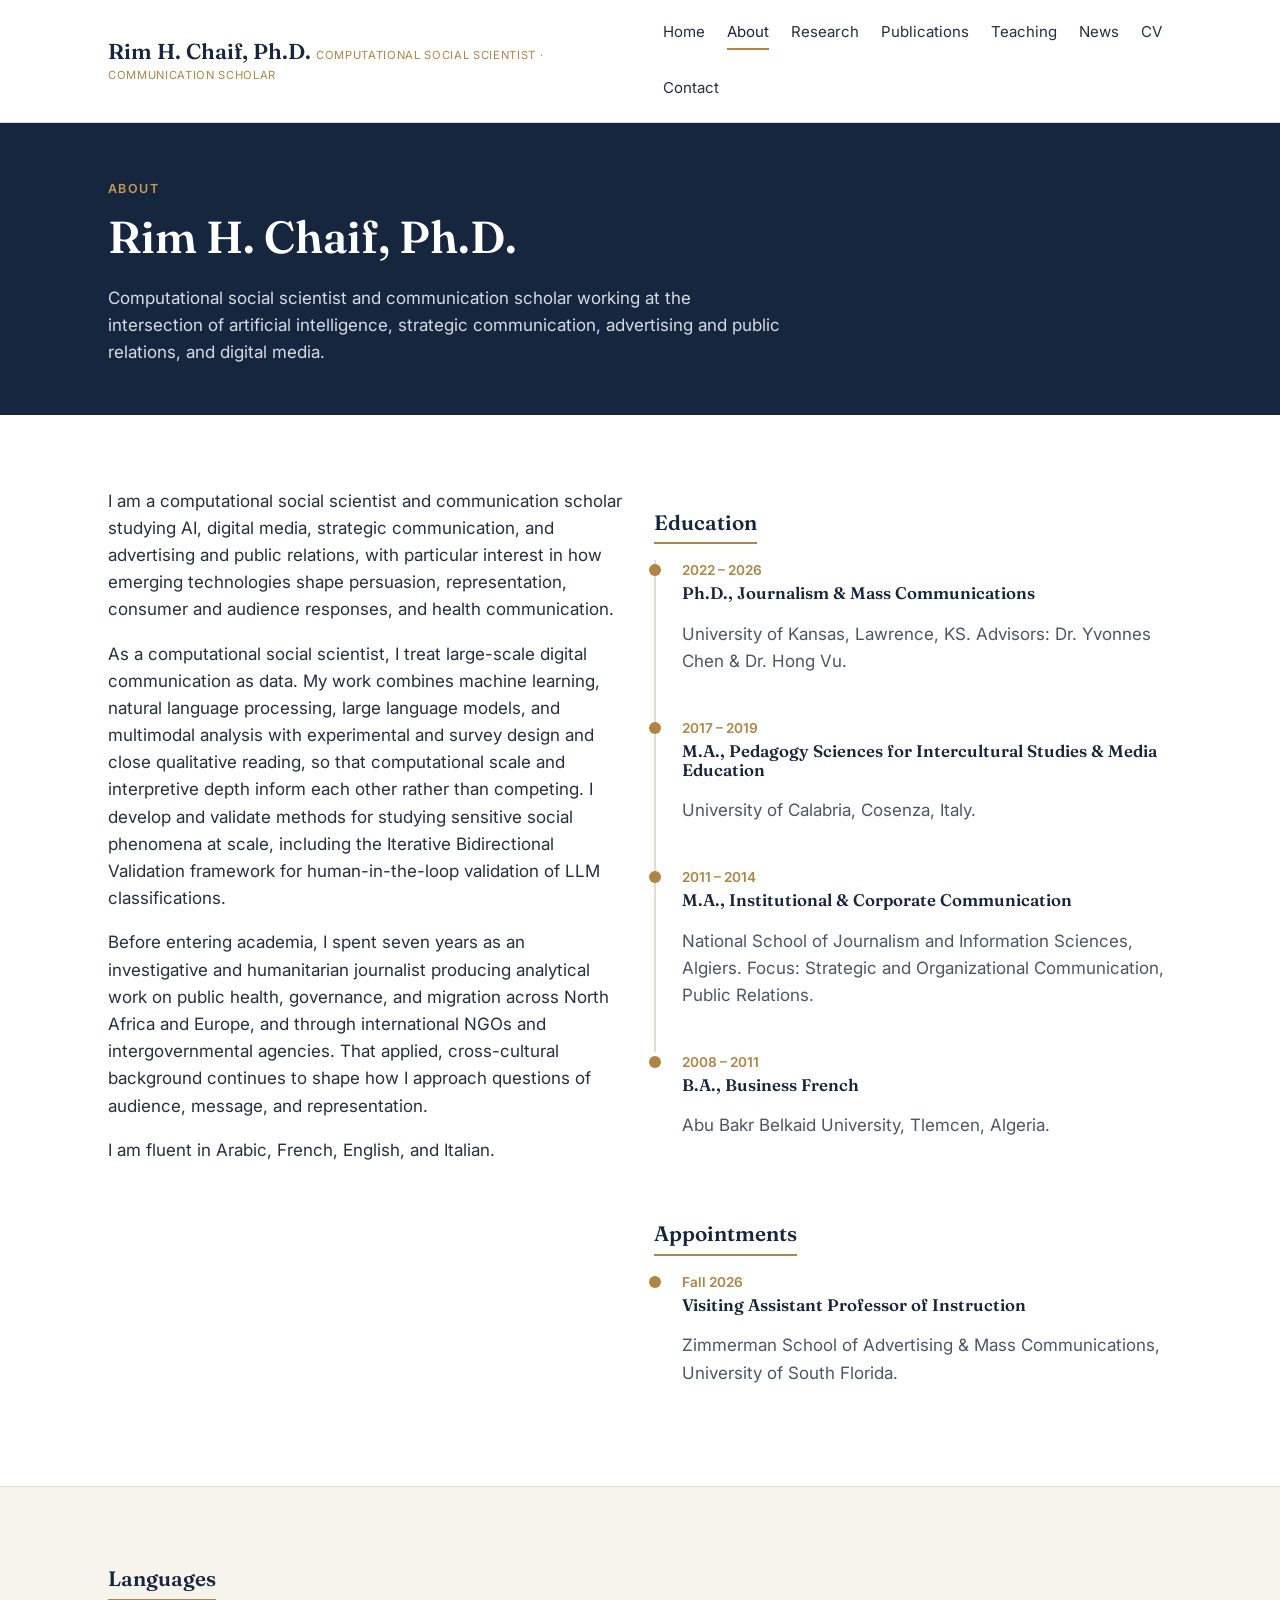
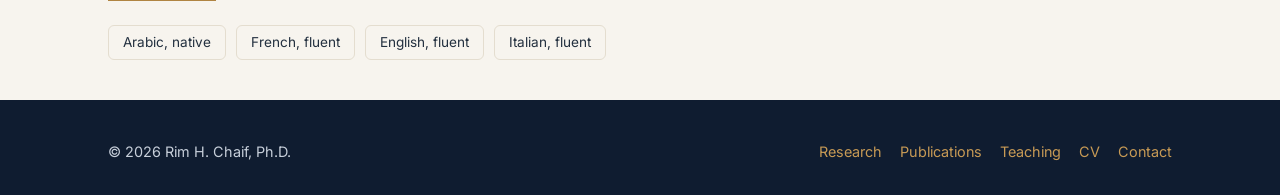
==== about.html @ 7fc6bc87 "Add files via upload" ====
<!DOCTYPE html>
<html lang="en">
<head>
<meta charset="UTF-8">
<meta name="viewport" content="width=device-width, initial-scale=1.0">
<title>About · Rim H. Chaif, Ph.D.</title>
<link rel="preconnect" href="https://fonts.googleapis.com">
<link rel="preconnect" href="https://fonts.gstatic.com" crossorigin>
<link href="https://fonts.googleapis.com/css2?family=Fraunces:ital,opsz,wght@0,9..144,400;0,9..144,600;1,9..144,400&family=Inter:wght@400;500;600&display=swap" rel="stylesheet">
<link rel="stylesheet" href="style.css">
</head>
<body>
<header class="site-header">
  <div class="nav-inner">
    <div class="brand">
      <a href="index.html">
        <span class="name">Rim H. Chaif, Ph.D.</span>
        <span class="tag">Computational Social Scientist · Communication Scholar</span>
      </a>
    </div>
    <button class="nav-toggle" aria-label="Toggle navigation" onclick="document.getElementById('nav').classList.toggle('open')">☰</button>
    <nav class="nav-links" id="nav">
      <a href="index.html" >Home</a>
      <a href="about.html" class="active">About</a>
      <a href="research.html" >Research</a>
      <a href="publications.html" >Publications</a>
      <a href="teaching.html" >Teaching</a>
      <a href="news.html" >News</a>
      <a href="cv.html" >CV</a>
      <a href="contact.html" >Contact</a>
    </nav>
  </div>
</header>

<section class="page-head">
  <div class="wrap">
    <div class="eyebrow">About</div>
    <h1>Rim H. Chaif, Ph.D.</h1>
    <p>Computational social scientist and communication scholar working at the intersection of artificial intelligence, strategic communication, advertising and public relations, and digital media.</p>
  </div>
</section>

<section>
  <div class="wrap two-col">
    <div>
      <p>I am a computational social scientist and communication scholar studying AI, digital media, strategic communication, and advertising and public relations, with particular interest in how emerging technologies shape persuasion, representation, consumer and audience responses, and health communication.</p>
      <p>As a computational social scientist, I treat large-scale digital communication as data. My work combines machine learning, natural language processing, large language models, and multimodal analysis with experimental and survey design and close qualitative reading, so that computational scale and interpretive depth inform each other rather than competing. I develop and validate methods for studying sensitive social phenomena at scale, including the Iterative Bidirectional Validation framework for human-in-the-loop validation of LLM classifications.</p>
      <p>Before entering academia, I spent seven years as an investigative and humanitarian journalist producing analytical work on public health, governance, and migration across North Africa and Europe, and through international NGOs and intergovernmental agencies. That applied, cross-cultural background continues to shape how I approach questions of audience, message, and representation.</p>
      <p>I am fluent in Arabic, French, English, and Italian.</p>
    </div>
    <div>
      <h3 class="subhead">Education</h3>
      <ul class="timeline">
        <li><div class="yr">2022 – 2026</div><h4>Ph.D., Journalism &amp; Mass Communications</h4><p class="muted">University of Kansas, Lawrence, KS. Advisors: Dr. Yvonnes Chen &amp; Dr. Hong Vu.</p></li>
        <li><div class="yr">2017 – 2019</div><h4>M.A., Pedagogy Sciences for Intercultural Studies &amp; Media Education</h4><p class="muted">University of Calabria, Cosenza, Italy.</p></li>
        <li><div class="yr">2011 – 2014</div><h4>M.A., Institutional &amp; Corporate Communication</h4><p class="muted">National School of Journalism and Information Sciences, Algiers. Focus: Strategic and Organizational Communication, Public Relations.</p></li>
        <li><div class="yr">2008 – 2011</div><h4>B.A., Business French</h4><p class="muted">Abu Bakr Belkaid University, Tlemcen, Algeria.</p></li>
      </ul>
      <h3 class="subhead">Appointments</h3>
      <ul class="timeline">
        <li><div class="yr">Fall 2026</div><h4>Visiting Assistant Professor of Instruction</h4><p class="muted">Zimmerman School of Advertising &amp; Mass Communications, University of South Florida.</p></li>
      </ul>
    </div>
  </div>
</section>

<section class="tight" style="background:var(--ivory);border-top:1px solid var(--line);">
  <div class="wrap">
    <h3 class="subhead">Languages</h3>
    <ul class="tag-list">
      <li>Arabic, native</li>
      <li>French, fluent</li>
      <li>English, fluent</li>
      <li>Italian, fluent</li>
    </ul>
  </div>
</section>
<footer class="site-footer">
  <div class="wrap footer-inner">
    <div>© 2026 Rim H. Chaif, Ph.D.</div>
    <nav class="fnav">
      <a href="research.html">Research</a>
      <a href="publications.html">Publications</a>
      <a href="teaching.html">Teaching</a>
      <a href="cv.html">CV</a>
      <a href="contact.html">Contact</a>
    </nav>
  </div>
</footer>
</body>
</html>
---- style.css ----
/* ===========================================================
   Rim H. Chaif — academic site
   Palette: deep navy, warm gold, ivory, ink
   Type: Fraunces (display) + Inter (body)
   =========================================================== */

:root {
  --navy: #16263f;
  --navy-deep: #0f1c30;
  --gold: #b08442;
  --gold-soft: #c79a55;
  --ivory: #f7f4ee;
  --paper: #ffffff;
  --ink: #23303f;
  --ink-soft: #4a5768;
  --line: #e4ddcf;
  --max: 1120px;
}

*,
*::before,
*::after { box-sizing: border-box; }

html { scroll-behavior: smooth; }

body {
  margin: 0;
  font-family: "Inter", system-ui, -apple-system, sans-serif;
  color: var(--ink);
  background: var(--paper);
  line-height: 1.6;
  font-size: 17px;
}

@media (prefers-reduced-motion: reduce) {
  html { scroll-behavior: auto; }
  * { animation: none !important; transition: none !important; }
}

h1, h2, h3, h4 {
  font-family: "Fraunces", Georgia, serif;
  color: var(--navy);
  line-height: 1.15;
  font-weight: 600;
  margin: 0 0 0.5em;
}

a { color: var(--gold); text-decoration: none; }
a:hover { text-decoration: underline; }

.wrap { max-width: var(--max); margin: 0 auto; padding: 0 28px; }

/* ---------- Header / nav ---------- */
.site-header {
  position: sticky;
  top: 0;
  z-index: 50;
  background: rgba(255, 255, 255, 0.96);
  backdrop-filter: blur(6px);
  border-bottom: 1px solid var(--line);
}
.nav-inner {
  display: flex;
  align-items: center;
  justify-content: space-between;
  gap: 20px;
  padding: 16px 28px;
  max-width: var(--max);
  margin: 0 auto;
}
.brand { display: flex; flex-direction: column; line-height: 1.1; }
.brand a { color: var(--navy); text-decoration: none; }
.brand .name {
  font-family: "Fraunces", Georgia, serif;
  font-size: 1.35rem;
  font-weight: 600;
}
.brand .tag {
  font-size: 0.7rem;
  letter-spacing: 0.06em;
  text-transform: uppercase;
  color: var(--gold);
  margin-top: 2px;
}
.nav-links { display: flex; gap: 22px; flex-wrap: wrap; }
.nav-links a {
  color: var(--ink);
  font-size: 0.94rem;
  padding: 4px 0;
  border-bottom: 2px solid transparent;
}
.nav-links a:hover { color: var(--navy); text-decoration: none; }
.nav-links a.active {
  color: var(--navy);
  border-bottom-color: var(--gold);
}
.nav-toggle {
  display: none;
  background: none;
  border: 1px solid var(--line);
  border-radius: 6px;
  padding: 6px 10px;
  font-size: 1.1rem;
  cursor: pointer;
  color: var(--navy);
}

@media (max-width: 820px) {
  .nav-toggle { display: block; }
  .nav-links {
    display: none;
    width: 100%;
    flex-direction: column;
    gap: 4px;
    padding: 10px 0 4px;
  }
  .nav-links.open { display: flex; }
  .nav-inner { flex-wrap: wrap; }
}

/* ---------- Hero ---------- */
.hero {
  background: var(--ivory);
  border-bottom: 1px solid var(--line);
}
.hero-grid {
  display: grid;
  grid-template-columns: 1.1fr 0.9fr;
  gap: 48px;
  align-items: center;
  padding: 64px 0;
}
.hero h1 {
  font-size: clamp(2.4rem, 5vw, 3.5rem);
  margin-bottom: 12px;
}
.hero h1 .credential { color: var(--gold); font-style: italic; font-size: 0.55em; }
.hero .eyebrow {
  color: var(--gold);
  font-weight: 600;
  font-size: 1.05rem;
  letter-spacing: 0.01em;
  margin-bottom: 18px;
  line-height: 1.4;
}
.hero p.lead { color: var(--ink-soft); font-size: 1.05rem; max-width: 46ch; }
.hero-photo {
  aspect-ratio: 4 / 5;
  border-radius: 10px;
  overflow: hidden;
  background:
    linear-gradient(135deg, #dfe4ea 0%, #cbd3dc 100%);
  display: flex;
  align-items: center;
  justify-content: center;
  color: #6b7787;
  font-size: 0.9rem;
  text-align: center;
  padding: 20px;
  border: 1px solid var(--line);
}
.hero-photo img { width: 100%; height: 100%; object-fit: cover; display: block; }

.btn-row { display: flex; gap: 14px; margin: 28px 0 20px; flex-wrap: wrap; }
.btn {
  display: inline-block;
  padding: 12px 24px;
  border-radius: 6px;
  font-weight: 600;
  font-size: 0.95rem;
  cursor: pointer;
}
.btn-primary { background: var(--navy); color: #fff; }
.btn-primary:hover { background: var(--navy-deep); text-decoration: none; }
.btn-ghost { border: 1px solid var(--navy); color: var(--navy); background: transparent; }
.btn-ghost:hover { background: var(--navy); color: #fff; text-decoration: none; }

.social-row { display: flex; gap: 12px; }
.social-row a {
  width: 38px; height: 38px;
  display: flex; align-items: center; justify-content: center;
  background: var(--navy);
  color: #fff;
  border-radius: 6px;
  font-size: 0.85rem;
  font-weight: 600;
}
.social-row a:hover { background: var(--gold); text-decoration: none; }

@media (max-width: 820px) {
  .hero-grid { grid-template-columns: 1fr; padding: 40px 0; gap: 32px; }
  .hero-photo { max-width: 320px; }
}

/* ---------- Page header (interior pages) ---------- */
.page-head {
  background: var(--navy);
  color: #fff;
  padding: 56px 0 48px;
}
.page-head h1 { color: #fff; font-size: clamp(2rem, 4vw, 2.8rem); }
.page-head .eyebrow {
  color: var(--gold-soft);
  text-transform: uppercase;
  letter-spacing: 0.12em;
  font-size: 0.78rem;
  font-weight: 600;
  margin-bottom: 12px;
}
.page-head p { color: #d6dce4; max-width: 62ch; margin: 0; }

/* ---------- Sections ---------- */
section { padding: 56px 0; }
section.tight { padding: 40px 0; }
.section-eyebrow {
  text-align: center;
  color: var(--gold);
  text-transform: uppercase;
  letter-spacing: 0.14em;
  font-size: 0.78rem;
  font-weight: 700;
  margin-bottom: 8px;
}
.section-eyebrow::before,
.section-eyebrow::after { content: "— "; }
.section-eyebrow::after { content: " —"; }

h2.center { text-align: center; }

/* ---------- Highlights strip ---------- */
.highlights {
  display: grid;
  grid-template-columns: repeat(6, 1fr);
  gap: 0;
  border-top: 1px solid var(--line);
  border-bottom: 1px solid var(--line);
}
.hl {
  padding: 32px 18px;
  text-align: center;
  border-right: 1px solid var(--line);
}
.hl:last-child { border-right: none; }
.hl .icon {
  width: 52px; height: 52px; margin: 0 auto 14px;
  border-radius: 50%;
  background: var(--ivory);
  display: flex; align-items: center; justify-content: center;
  color: var(--gold); font-size: 1.3rem;
}
.hl .big { font-family: "Fraunces", serif; font-size: 1.7rem; color: var(--navy); font-weight: 600; }
.hl h4 { font-size: 0.95rem; margin: 4px 0 8px; }
.hl p { font-size: 0.82rem; color: var(--ink-soft); margin: 0; }
@media (max-width: 900px) {
  .highlights { grid-template-columns: repeat(2, 1fr); }
  .hl { border-bottom: 1px solid var(--line); }
  .hl:nth-child(odd) { border-right: 1px solid var(--line); }
  .hl:nth-child(even) { border-right: none; }
}

/* ---------- Featured research (dark band) ---------- */
.research-band { background: var(--navy); color: #fff; }
.research-band .section-eyebrow { color: var(--gold-soft); }
.research-grid {
  display: grid;
  grid-template-columns: repeat(4, 1fr);
  gap: 32px;
  margin-top: 32px;
}
.research-grid .ra { border-left: 1px solid rgba(255,255,255,0.18); padding-left: 20px; }
.research-grid .ra .icon { color: var(--gold-soft); font-size: 1.6rem; margin-bottom: 12px; }
.research-grid .ra h4 { color: #fff; font-size: 1.02rem; }
.research-grid .ra p { color: #c7cfda; font-size: 0.86rem; margin: 0; }
@media (max-width: 820px) { .research-grid { grid-template-columns: 1fr 1fr; } }
@media (max-width: 520px) { .research-grid { grid-template-columns: 1fr; } }

/* ---------- Cards / lists ---------- */
.card {
  background: var(--paper);
  border: 1px solid var(--line);
  border-radius: 10px;
  padding: 26px 28px;
  margin-bottom: 22px;
}
.card h3 { font-size: 1.15rem; margin-bottom: 6px; }
.meta { color: var(--gold); font-weight: 600; font-size: 0.85rem; letter-spacing: 0.02em; }
.muted { color: var(--ink-soft); }

.pub-list { list-style: none; padding: 0; margin: 0; counter-reset: pub; }
.pub-list li {
  padding: 18px 0 18px 44px;
  border-bottom: 1px solid var(--line);
  position: relative;
}
.pub-list li::before {
  counter-increment: pub;
  content: counter(pub);
  position: absolute;
  left: 0; top: 18px;
  font-family: "Fraunces", serif;
  color: var(--gold);
  font-size: 1.1rem;
  font-weight: 600;
}
.pub-list li:last-child { border-bottom: none; }
.pub-list .venue { font-style: italic; color: var(--ink-soft); }
.pub-list .badge {
  display: inline-block;
  margin-top: 6px;
  font-size: 0.75rem;
  color: var(--gold);
  border: 1px solid var(--gold);
  border-radius: 999px;
  padding: 2px 10px;
}

.two-col { display: grid; grid-template-columns: 1fr 1fr; gap: 28px; }
@media (max-width: 760px) { .two-col { grid-template-columns: 1fr; } }

.subhead {
  font-family: "Fraunces", serif;
  color: var(--navy);
  font-size: 1.3rem;
  margin: 40px 0 16px;
  padding-bottom: 8px;
  border-bottom: 2px solid var(--gold);
  display: inline-block;
}

.tag-list { display: flex; flex-wrap: wrap; gap: 10px; margin: 8px 0 0; padding: 0; list-style: none; }
.tag-list li {
  background: var(--ivory);
  border: 1px solid var(--line);
  border-radius: 6px;
  padding: 6px 14px;
  font-size: 0.85rem;
  color: var(--ink);
}

.timeline { list-style: none; padding: 0; margin: 0; }
.timeline li {
  padding: 0 0 26px 26px;
  border-left: 2px solid var(--line);
  position: relative;
}
.timeline li::before {
  content: "";
  position: absolute;
  left: -7px; top: 4px;
  width: 12px; height: 12px;
  background: var(--gold);
  border-radius: 50%;
}
.timeline li:last-child { border-left-color: transparent; }
.timeline .yr { color: var(--gold); font-weight: 600; font-size: 0.85rem; }
.timeline h4 { margin: 2px 0 4px; font-size: 1.05rem; }

/* ---------- News ---------- */
.news-list { list-style: none; padding: 0; margin: 0; }
.news-list li {
  display: grid;
  grid-template-columns: 130px 1fr;
  gap: 20px;
  padding: 20px 0;
  border-bottom: 1px solid var(--line);
}
.news-list .date { color: var(--gold); font-weight: 600; font-size: 0.85rem; }
.news-list h4 { margin: 0 0 4px; font-size: 1.05rem; }
@media (max-width: 620px) { .news-list li { grid-template-columns: 1fr; gap: 4px; } }

/* ---------- Contact ---------- */
.contact-grid { display: grid; grid-template-columns: 1fr 1fr; gap: 32px; }
.contact-grid .field { margin-bottom: 8px; }
.contact-grid .label { font-size: 0.78rem; text-transform: uppercase; letter-spacing: 0.1em; color: var(--gold); font-weight: 600; }
@media (max-width: 700px) { .contact-grid { grid-template-columns: 1fr; } }

/* ---------- Quote band ---------- */
.quote-band { background: var(--ivory); text-align: center; padding: 40px 0; border-top: 1px solid var(--line); }
.quote-band p {
  font-family: "Fraunces", serif;
  font-style: italic;
  font-size: clamp(1.1rem, 2.4vw, 1.5rem);
  color: var(--navy);
  margin: 0 auto;
  max-width: 60ch;
}
.quote-band .marks { color: var(--gold); font-size: 1.6rem; }

/* ---------- Footer ---------- */
.site-footer {
  background: var(--navy-deep);
  color: #c7cfda;
  padding: 40px 0 32px;
  font-size: 0.9rem;
}
.footer-inner { display: flex; justify-content: space-between; flex-wrap: wrap; gap: 20px; align-items: center; }
.site-footer a { color: var(--gold-soft); }
.site-footer .fnav { display: flex; gap: 18px; flex-wrap: wrap; }

.cv-embed {
  width: 100%;
  min-height: 900px;
  border: 1px solid var(--line);
  border-radius: 8px;
}
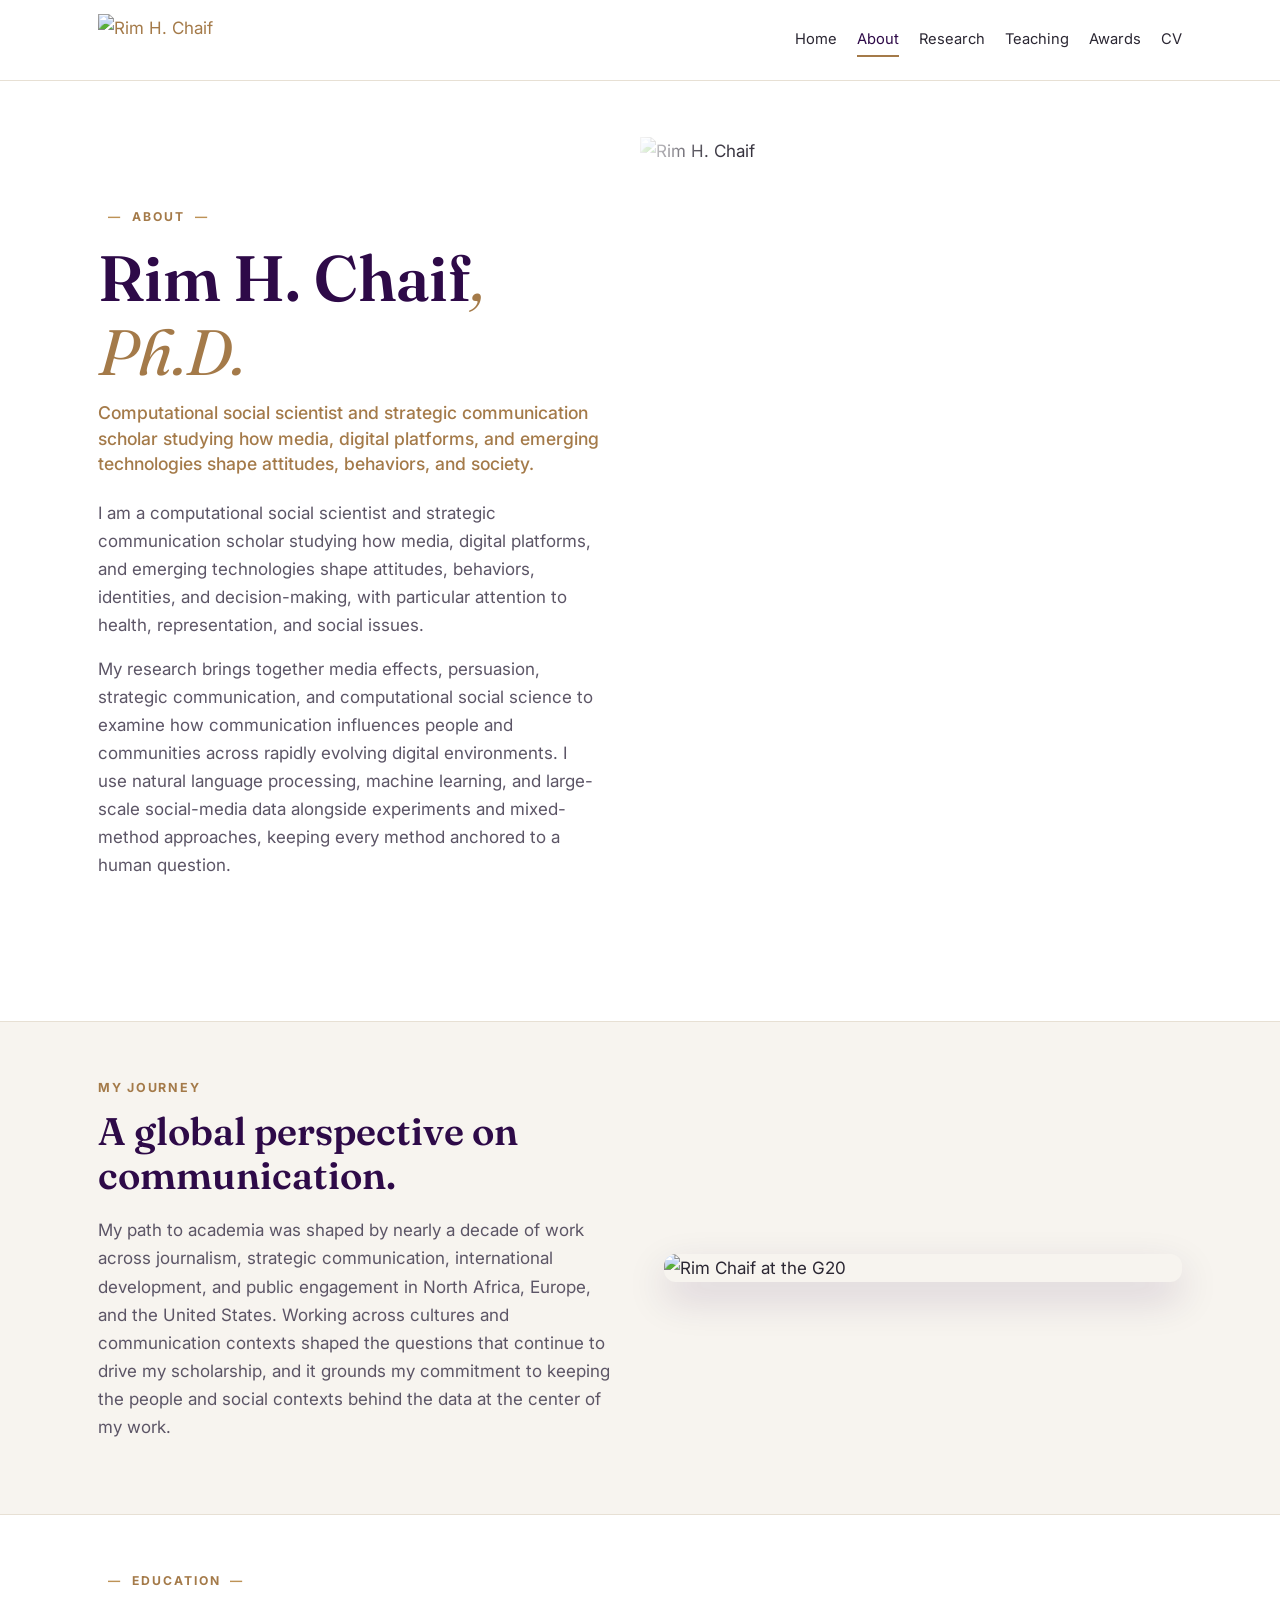
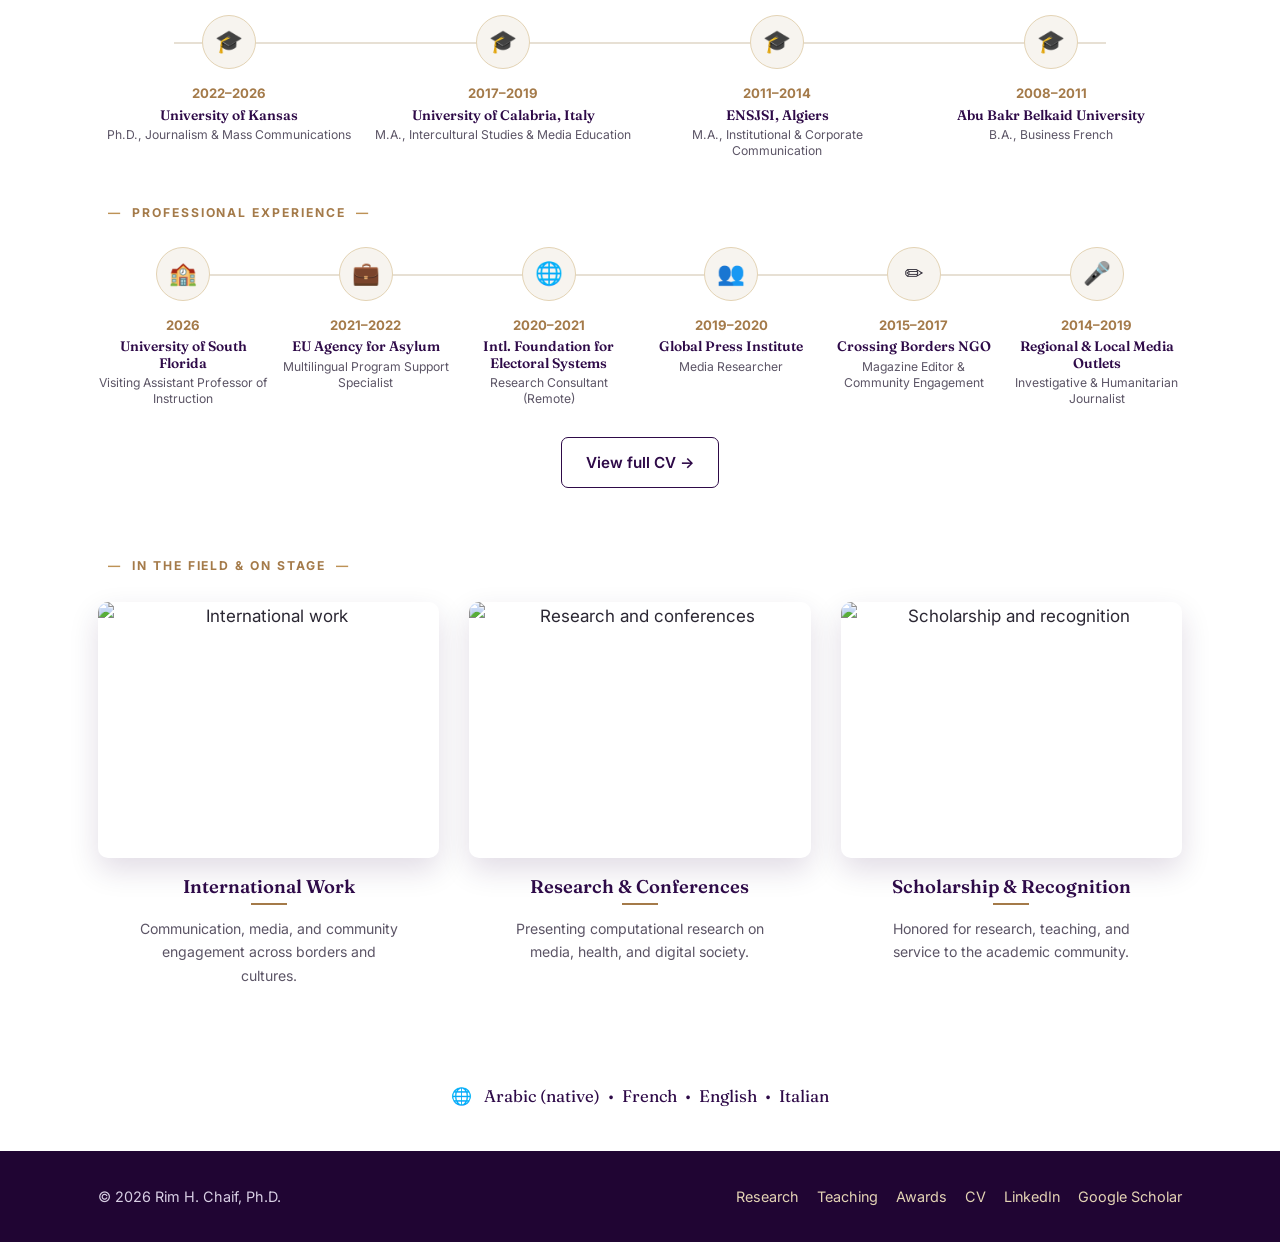
==== commit 247bab98: "Add files via upload" ====
--- a/about.html
+++ b/about.html
@@ -13,78 +13,105 @@
 <header class="site-header">
   <div class="nav-inner">
     <div class="brand">
-      <a href="index.html">
-        <span class="name">Rim H. Chaif, Ph.D.</span>
-        <span class="tag">Computational Social Scientist · Communication Scholar</span>
-      </a>
+      <a href="index.html"><img class="logo-img" src="assets/images/logo-rc.png" alt="Rim H. Chaif"></a>
     </div>
     <button class="nav-toggle" aria-label="Toggle navigation" onclick="document.getElementById('nav').classList.toggle('open')">☰</button>
     <nav class="nav-links" id="nav">
       <a href="index.html" >Home</a>
       <a href="about.html" class="active">About</a>
       <a href="research.html" >Research</a>
-      <a href="publications.html" >Publications</a>
       <a href="teaching.html" >Teaching</a>
-      <a href="news.html" >News</a>
+      <a href="awards.html" >Awards</a>
       <a href="cv.html" >CV</a>
-      <a href="contact.html" >Contact</a>
     </nav>
   </div>
 </header>
+<section class="ab-hero">
+  <div class="ab-hero-text">
+    <div class="eyebrow-c" style="text-align:left; margin-bottom:14px;">About</div>
+    <h1>Rim H. Chaif<span class="cred">, Ph.D.</span></h1>
+    <p class="ab-sub">Computational social scientist and strategic communication scholar studying how media, digital platforms, and emerging technologies shape attitudes, behaviors, and society.</p>
+    <p>I am a computational social scientist and strategic communication scholar studying how media, digital platforms, and emerging technologies shape attitudes, behaviors, identities, and decision-making, with particular attention to health, representation, and social issues.</p>
+    <p>My research brings together media effects, persuasion, strategic communication, and computational social science to examine how communication influences people and communities across rapidly evolving digital environments. I use natural language processing, machine learning, and large-scale social-media data alongside experiments and mixed-method approaches, keeping every method anchored to a human question.</p>
+  </div>
+  <div class="ab-hero-photo"><img src="assets/images/about-portrait.jpg" alt="Rim H. Chaif"></div>
+</section>
 
-<section class="page-head">
-  <div class="wrap">
-    <div class="eyebrow">About</div>
-    <h1>Rim H. Chaif, Ph.D.</h1>
-    <p>Computational social scientist and communication scholar working at the intersection of artificial intelligence, strategic communication, advertising and public relations, and digital media.</p>
+<section class="ab-journey">
+  <div class="wrap ab-journey-grid">
+    <div>
+      <div class="eyebrow" style="color:var(--gold); text-transform:uppercase; letter-spacing:0.14em; font-size:0.78rem; font-weight:700; margin-bottom:10px;">My Journey</div>
+      <h2>A global perspective on communication.</h2>
+      <p class="muted">My path to academia was shaped by nearly a decade of work across journalism, strategic communication, international development, and public engagement in North Africa, Europe, and the United States. Working across cultures and communication contexts shaped the questions that continue to drive my scholarship, and it grounds my commitment to keeping the people and social contexts behind the data at the center of my work.</p>
+    </div>
+    <div class="ab-journey-photo"><img src="assets/images/about-journey.jpg" alt="Rim Chaif at the G20"></div>
   </div>
 </section>
 
-<section>
-  <div class="wrap two-col">
-    <div>
-      <p>I am a computational social scientist and communication scholar studying AI, digital media, strategic communication, and advertising and public relations, with particular interest in how emerging technologies shape persuasion, representation, consumer and audience responses, and health communication.</p>
-      <p>As a computational social scientist, I treat large-scale digital communication as data. My work combines machine learning, natural language processing, large language models, and multimodal analysis with experimental and survey design and close qualitative reading, so that computational scale and interpretive depth inform each other rather than competing. I develop and validate methods for studying sensitive social phenomena at scale, including the Iterative Bidirectional Validation framework for human-in-the-loop validation of LLM classifications.</p>
-      <p>Before entering academia, I spent seven years as an investigative and humanitarian journalist producing analytical work on public health, governance, and migration across North Africa and Europe, and through international NGOs and intergovernmental agencies. That applied, cross-cultural background continues to shape how I approach questions of audience, message, and representation.</p>
-      <p>I am fluent in Arabic, French, English, and Italian.</p>
+<section class="ab-path">
+  <div class="wrap">
+    <div class="eyebrow-c" style="text-align:left;">Education</div>
+    <div class="timeline-h tl-edu">
+      <div class="th-item"><div class="th-ic">&#127891;</div><div class="th-yr">2022&ndash;2026</div><div class="th-place">University of Kansas</div><div class="th-role">Ph.D., Journalism &amp; Mass Communications</div></div>
+      <div class="th-item"><div class="th-ic">&#127891;</div><div class="th-yr">2017&ndash;2019</div><div class="th-place">University of Calabria, Italy</div><div class="th-role">M.A., Intercultural Studies &amp; Media Education</div></div>
+      <div class="th-item"><div class="th-ic">&#127891;</div><div class="th-yr">2011&ndash;2014</div><div class="th-place">ENSJSI, Algiers</div><div class="th-role">M.A., Institutional &amp; Corporate Communication</div></div>
+      <div class="th-item"><div class="th-ic">&#127891;</div><div class="th-yr">2008&ndash;2011</div><div class="th-place">Abu Bakr Belkaid University</div><div class="th-role">B.A., Business French</div></div>
     </div>
-    <div>
-      <h3 class="subhead">Education</h3>
-      <ul class="timeline">
-        <li><div class="yr">2022 – 2026</div><h4>Ph.D., Journalism &amp; Mass Communications</h4><p class="muted">University of Kansas, Lawrence, KS. Advisors: Dr. Yvonnes Chen &amp; Dr. Hong Vu.</p></li>
-        <li><div class="yr">2017 – 2019</div><h4>M.A., Pedagogy Sciences for Intercultural Studies &amp; Media Education</h4><p class="muted">University of Calabria, Cosenza, Italy.</p></li>
-        <li><div class="yr">2011 – 2014</div><h4>M.A., Institutional &amp; Corporate Communication</h4><p class="muted">National School of Journalism and Information Sciences, Algiers. Focus: Strategic and Organizational Communication, Public Relations.</p></li>
-        <li><div class="yr">2008 – 2011</div><h4>B.A., Business French</h4><p class="muted">Abu Bakr Belkaid University, Tlemcen, Algeria.</p></li>
-      </ul>
-      <h3 class="subhead">Appointments</h3>
-      <ul class="timeline">
-        <li><div class="yr">Fall 2026</div><h4>Visiting Assistant Professor of Instruction</h4><p class="muted">Zimmerman School of Advertising &amp; Mass Communications, University of South Florida.</p></li>
-      </ul>
+
+    <div class="eyebrow-c" style="text-align:left; margin-top:44px;">Professional Experience</div>
+    <div class="timeline-h">
+      <div class="th-item"><div class="th-ic">&#127979;</div><div class="th-yr">2026</div><div class="th-place">University of South Florida</div><div class="th-role">Visiting Assistant Professor of Instruction</div></div>
+      <div class="th-item"><div class="th-ic">&#128188;</div><div class="th-yr">2021&ndash;2022</div><div class="th-place">EU Agency for Asylum</div><div class="th-role">Multilingual Program Support Specialist</div></div>
+      <div class="th-item"><div class="th-ic">&#127760;</div><div class="th-yr">2020&ndash;2021</div><div class="th-place">Intl. Foundation for Electoral Systems</div><div class="th-role">Research Consultant (Remote)</div></div>
+      <div class="th-item"><div class="th-ic">&#128101;</div><div class="th-yr">2019&ndash;2020</div><div class="th-place">Global Press Institute</div><div class="th-role">Media Researcher</div></div>
+      <div class="th-item"><div class="th-ic">&#9999;</div><div class="th-yr">2015&ndash;2017</div><div class="th-place">Crossing Borders NGO</div><div class="th-role">Magazine Editor &amp; Community Engagement</div></div>
+      <div class="th-item"><div class="th-ic">&#127908;</div><div class="th-yr">2014&ndash;2019</div><div class="th-place">Regional &amp; Local Media Outlets</div><div class="th-role">Investigative &amp; Humanitarian Journalist</div></div>
+    </div>
+    <div style="text-align:center; margin-top:30px;"><a class="btn btn-ghost" href="cv.html">View full CV &rarr;</a></div>
+  </div>
+</section>
+
+<section class="ab-cards">
+  <div class="wrap">
+    <div class="eyebrow-c" style="text-align:left;">In the Field &amp; On Stage</div>
+    <div class="ab-card-grid">
+      <div class="ab-card">
+        <div class="ab-card-img"><img src="assets/images/card-international.jpg" alt="International work" onclick="openLb('assets/images/card-international.jpg','International work')"></div>
+        <h4>International Work</h4>
+        <p>Communication, media, and community engagement across borders and cultures.</p>
+      </div>
+      <div class="ab-card">
+        <div class="ab-card-img"><img src="assets/images/card-research.jpg" alt="Research and conferences" onclick="openLb('assets/images/card-research.jpg','Presenting research')"></div>
+        <h4>Research &amp; Conferences</h4>
+        <p>Presenting computational research on media, health, and digital society.</p>
+      </div>
+      <div class="ab-card">
+        <div class="ab-card-img"><img src="assets/images/card-recognition.jpg" alt="Scholarship and recognition" onclick="openLb('assets/images/card-recognition.jpg','Scholarship and recognition')"></div>
+        <h4>Scholarship &amp; Recognition</h4>
+        <p>Honored for research, teaching, and service to the academic community.</p>
+      </div>
     </div>
   </div>
 </section>
 
-<section class="tight" style="background:var(--ivory);border-top:1px solid var(--line);">
-  <div class="wrap">
-    <h3 class="subhead">Languages</h3>
-    <ul class="tag-list">
-      <li>Arabic, native</li>
-      <li>French, fluent</li>
-      <li>English, fluent</li>
-      <li>Italian, fluent</li>
-    </ul>
-  </div>
+<section class="tight">
+  <div class="wrap ab-lang"><span class="globe">&#127760;</span> Arabic (native) &nbsp;&bull;&nbsp; French &nbsp;&bull;&nbsp; English &nbsp;&bull;&nbsp; Italian</div>
 </section>
+<div class="lb" id="lb" onclick="if(event.target.id==='lb')closeLb()"><button class="close" onclick="closeLb()">&times;</button><img id="lbimg" src="" alt=""><div class="cap" id="lbcap"></div></div>
+<script>
+function openLb(src,cap){document.getElementById('lbimg').src=src;document.getElementById('lbcap').textContent=cap;document.getElementById('lb').classList.add('open');}
+function closeLb(){document.getElementById('lb').classList.remove('open');}
+document.addEventListener('keydown',function(e){if(e.key==='Escape')closeLb();});
+</script>
 <footer class="site-footer">
   <div class="wrap footer-inner">
     <div>© 2026 Rim H. Chaif, Ph.D.</div>
     <nav class="fnav">
       <a href="research.html">Research</a>
-      <a href="publications.html">Publications</a>
       <a href="teaching.html">Teaching</a>
+      <a href="awards.html">Awards</a>
       <a href="cv.html">CV</a>
-      <a href="contact.html">Contact</a>
-    </nav>
+    <a href="https://www.linkedin.com/in/rim-hayat-chaif/" target="_blank" rel="noopener">LinkedIn</a><a href="https://scholar.google.com/citations?user=jyKJPnQAAAAJ&hl=en" target="_blank" rel="noopener">Google Scholar</a></nav>
   </div>
 </footer>
 </body>
--- a/style.css
+++ b/style.css
@@ -1,26 +1,28 @@
-/* ===========================================================
+/* ============================================================
    Rim H. Chaif — academic site
-   Palette: deep navy, warm gold, ivory, ink
-   Type: Fraunces (display) + Inter (body)
-   =========================================================== */
+   Palette: deep aubergine/plum + warm gold, ivory, ink
+   Type: Fraunces (display serif) + Inter (body)
+   ============================================================ */
 
 :root {
-  --navy: #16263f;
-  --navy-deep: #0f1c30;
-  --gold: #b08442;
-  --gold-soft: #c79a55;
-  --ivory: #f7f4ee;
+  --plum: #2e0a48;          /* brand deep purple (name text) */
+  --plum-deep: #200533;     /* darkest purple */
+  --plum-mid: #4e2953;      /* brand mid purple (monogram) */
+  --gold: #a47a49;          /* brand gold (laurel) */
+  --gold-soft: #bd9256;     /* lighter gold */
+  --gold-pale: #e3d3b4;     /* pale gold */
+  --ivory: #f7f4ef;         /* warm ivory */
   --paper: #ffffff;
-  --ink: #23303f;
-  --ink-soft: #4a5768;
-  --line: #e4ddcf;
-  --max: 1120px;
-}
-
-*,
-*::before,
-*::after { box-sizing: border-box; }
-
+  --ink: #2b2733;
+  --ink-soft: #5c5566;
+  --line: #e7e0d4;
+  --burgundy: #6e2433;
+  --burgundy-soft: #8c3444;
+  --burgundy-pale: #e7cdd2;
+  --max: 1140px;
+}
+
+*, *::before, *::after { box-sizing: border-box; }
 html { scroll-behavior: smooth; }
 
 body {
@@ -28,7 +30,7 @@
   font-family: "Inter", system-ui, -apple-system, sans-serif;
   color: var(--ink);
   background: var(--paper);
-  line-height: 1.6;
+  line-height: 1.65;
   font-size: 17px;
 }
 
@@ -37,369 +39,360 @@
   * { animation: none !important; transition: none !important; }
 }
 
-h1, h2, h3, h4 {
+h1,h2,h3,h4 {
   font-family: "Fraunces", Georgia, serif;
-  color: var(--navy);
+  color: var(--plum);
   line-height: 1.15;
   font-weight: 600;
   margin: 0 0 0.5em;
 }
-
 a { color: var(--gold); text-decoration: none; }
 a:hover { text-decoration: underline; }
+img { max-width: 100%; display: block; }
 
 .wrap { max-width: var(--max); margin: 0 auto; padding: 0 28px; }
 
-/* ---------- Header / nav ---------- */
+/* ---------- Header ---------- */
 .site-header {
-  position: sticky;
-  top: 0;
-  z-index: 50;
-  background: rgba(255, 255, 255, 0.96);
+  position: sticky; top: 0; z-index: 60;
+  background: rgba(255,255,255,0.97);
   backdrop-filter: blur(6px);
   border-bottom: 1px solid var(--line);
 }
 .nav-inner {
-  display: flex;
-  align-items: center;
-  justify-content: space-between;
-  gap: 20px;
-  padding: 16px 28px;
-  max-width: var(--max);
-  margin: 0 auto;
-}
-.brand { display: flex; flex-direction: column; line-height: 1.1; }
-.brand a { color: var(--navy); text-decoration: none; }
-.brand .name {
-  font-family: "Fraunces", Georgia, serif;
-  font-size: 1.35rem;
-  font-weight: 600;
-}
-.brand .tag {
-  font-size: 0.7rem;
-  letter-spacing: 0.06em;
-  text-transform: uppercase;
-  color: var(--gold);
-  margin-top: 2px;
-}
-.nav-links { display: flex; gap: 22px; flex-wrap: wrap; }
+  display: flex; align-items: center; justify-content: space-between;
+  gap: 20px; padding: 14px 28px; max-width: var(--max); margin: 0 auto;
+}
+.brand { display: flex; align-items: center; gap: 12px; }
+.brand a { display: flex; align-items: center; }
+.brand .logo-img { height: 52px; width: auto; display: block; }
+@media (max-width: 860px) { .brand .logo-img { height: 44px; } }
+.nav-links { display: flex; gap: 20px; flex-wrap: wrap; align-items: center; }
 .nav-links a {
-  color: var(--ink);
-  font-size: 0.94rem;
-  padding: 4px 0;
+  color: var(--ink); font-size: 0.92rem; padding: 4px 0;
   border-bottom: 2px solid transparent;
 }
-.nav-links a:hover { color: var(--navy); text-decoration: none; }
-.nav-links a.active {
-  color: var(--navy);
-  border-bottom-color: var(--gold);
-}
+.nav-links a:hover { color: var(--plum); text-decoration: none; }
+.nav-links a.active { color: var(--plum); border-bottom-color: var(--gold); }
 .nav-toggle {
-  display: none;
-  background: none;
-  border: 1px solid var(--line);
-  border-radius: 6px;
-  padding: 6px 10px;
-  font-size: 1.1rem;
-  cursor: pointer;
-  color: var(--navy);
-}
-
-@media (max-width: 820px) {
+  display: none; background: none; border: 1px solid var(--line);
+  border-radius: 6px; padding: 6px 10px; font-size: 1.1rem; cursor: pointer; color: var(--plum);
+}
+@media (max-width: 860px) {
   .nav-toggle { display: block; }
-  .nav-links {
-    display: none;
-    width: 100%;
-    flex-direction: column;
-    gap: 4px;
-    padding: 10px 0 4px;
-  }
+  .nav-links { display: none; width: 100%; flex-direction: column; gap: 2px; padding: 10px 0 4px; align-items: flex-start; }
   .nav-links.open { display: flex; }
   .nav-inner { flex-wrap: wrap; }
 }
 
 /* ---------- Hero ---------- */
-.hero {
-  background: var(--ivory);
-  border-bottom: 1px solid var(--line);
-}
+.hero { background: linear-gradient(180deg, var(--ivory) 0%, #fff 100%); border-bottom: 1px solid var(--line); }
 .hero-grid {
-  display: grid;
-  grid-template-columns: 1.1fr 0.9fr;
-  gap: 48px;
-  align-items: center;
-  padding: 64px 0;
-}
-.hero h1 {
-  font-size: clamp(2.4rem, 5vw, 3.5rem);
-  margin-bottom: 12px;
-}
-.hero h1 .credential { color: var(--gold); font-style: italic; font-size: 0.55em; }
-.hero .eyebrow {
-  color: var(--gold);
-  font-weight: 600;
-  font-size: 1.05rem;
-  letter-spacing: 0.01em;
-  margin-bottom: 18px;
-  line-height: 1.4;
-}
-.hero p.lead { color: var(--ink-soft); font-size: 1.05rem; max-width: 46ch; }
+  display: grid; grid-template-columns: 1.05fr 0.95fr; gap: 48px;
+  align-items: center; padding: 60px 0;
+}
+.hero h1 { font-size: clamp(2.6rem, 5.5vw, 4rem); margin-bottom: 10px; letter-spacing: -0.01em; }
+.hero h1 .cred { color: var(--gold); font-style: italic; font-weight: 400; }
+.hero .eyebrow { color: var(--gold); font-weight: 600; font-size: 1.02rem; line-height: 1.5; margin-bottom: 20px; }
+.hero p.lead { color: var(--ink-soft); font-size: 1.06rem; max-width: 48ch; }
 .hero-photo {
-  aspect-ratio: 4 / 5;
-  border-radius: 10px;
-  overflow: hidden;
-  background:
-    linear-gradient(135deg, #dfe4ea 0%, #cbd3dc 100%);
-  display: flex;
-  align-items: center;
-  justify-content: center;
-  color: #6b7787;
-  font-size: 0.9rem;
-  text-align: center;
-  padding: 20px;
-  border: 1px solid var(--line);
-}
-.hero-photo img { width: 100%; height: 100%; object-fit: cover; display: block; }
-
-.btn-row { display: flex; gap: 14px; margin: 28px 0 20px; flex-wrap: wrap; }
-.btn {
-  display: inline-block;
-  padding: 12px 24px;
-  border-radius: 6px;
-  font-weight: 600;
-  font-size: 0.95rem;
-  cursor: pointer;
-}
-.btn-primary { background: var(--navy); color: #fff; }
-.btn-primary:hover { background: var(--navy-deep); text-decoration: none; }
-.btn-ghost { border: 1px solid var(--navy); color: var(--navy); background: transparent; }
-.btn-ghost:hover { background: var(--navy); color: #fff; text-decoration: none; }
-
+  border-radius: 12px; overflow: hidden; aspect-ratio: 4/5;
+  box-shadow: 0 18px 50px rgba(61,35,82,0.22); border: 1px solid var(--line);
+  background: #ece7dd;
+}
+.hero-photo img { width: 100%; height: 100%; object-fit: cover; object-position: center 22%; }
+.btn-row { display: flex; gap: 14px; margin: 28px 0 22px; flex-wrap: wrap; }
+.btn { display: inline-flex; align-items: center; gap: 8px; padding: 12px 24px; border-radius: 7px; font-weight: 600; font-size: 0.95rem; cursor: pointer; }
+.btn-primary { background: var(--plum); color: #fff; }
+.btn-primary:hover { background: var(--plum-deep); text-decoration: none; }
+.btn-ghost { border: 1.5px solid var(--plum); color: var(--plum); background: transparent; }
+.btn-ghost:hover { background: var(--plum); color: #fff; text-decoration: none; }
 .social-row { display: flex; gap: 12px; }
 .social-row a {
-  width: 38px; height: 38px;
-  display: flex; align-items: center; justify-content: center;
-  background: var(--navy);
-  color: #fff;
-  border-radius: 6px;
-  font-size: 0.85rem;
-  font-weight: 600;
+  width: 38px; height: 38px; display: flex; align-items: center; justify-content: center;
+  background: var(--plum); color: #fff; border-radius: 7px; font-size: 0.8rem; font-weight: 600;
 }
 .social-row a:hover { background: var(--gold); text-decoration: none; }
-
-@media (max-width: 820px) {
-  .hero-grid { grid-template-columns: 1fr; padding: 40px 0; gap: 32px; }
-  .hero-photo { max-width: 320px; }
-}
-
-/* ---------- Page header (interior pages) ---------- */
-.page-head {
-  background: var(--navy);
-  color: #fff;
-  padding: 56px 0 48px;
-}
+@media (max-width: 860px) {
+  .hero-grid { grid-template-columns: 1fr; padding: 36px 0; gap: 30px; }
+  .hero-photo { max-width: 340px; margin: 0 auto; }
+}
+
+/* ---------- Page head (interior) ---------- */
+.page-head { background: var(--plum); color: #fff; padding: 54px 0 46px; }
 .page-head h1 { color: #fff; font-size: clamp(2rem, 4vw, 2.8rem); }
-.page-head .eyebrow {
-  color: var(--gold-soft);
-  text-transform: uppercase;
-  letter-spacing: 0.12em;
-  font-size: 0.78rem;
-  font-weight: 600;
-  margin-bottom: 12px;
-}
-.page-head p { color: #d6dce4; max-width: 62ch; margin: 0; }
+.page-head .eyebrow { color: var(--gold-pale); text-transform: uppercase; letter-spacing: 0.14em; font-size: 0.76rem; font-weight: 600; margin-bottom: 12px; }
+.page-head p { color: #e3dcec; max-width: 64ch; margin: 0; }
+.page-head a { color: var(--gold-pale); }
 
 /* ---------- Sections ---------- */
 section { padding: 56px 0; }
 section.tight { padding: 40px 0; }
-.section-eyebrow {
-  text-align: center;
-  color: var(--gold);
-  text-transform: uppercase;
-  letter-spacing: 0.14em;
-  font-size: 0.78rem;
-  font-weight: 700;
-  margin-bottom: 8px;
-}
-.section-eyebrow::before,
-.section-eyebrow::after { content: "— "; }
-.section-eyebrow::after { content: " —"; }
-
+.eyebrow-c { text-align: center; color: var(--gold); text-transform: uppercase; letter-spacing: 0.16em; font-size: 0.76rem; font-weight: 700; margin-bottom: 10px; }
+.eyebrow-c::before, .eyebrow-c::after { content: "—"; margin: 0 10px; color: var(--gold-soft); }
 h2.center { text-align: center; }
-
-/* ---------- Highlights strip ---------- */
-.highlights {
-  display: grid;
-  grid-template-columns: repeat(6, 1fr);
-  gap: 0;
-  border-top: 1px solid var(--line);
-  border-bottom: 1px solid var(--line);
-}
-.hl {
-  padding: 32px 18px;
-  text-align: center;
-  border-right: 1px solid var(--line);
-}
-.hl:last-child { border-right: none; }
-.hl .icon {
-  width: 52px; height: 52px; margin: 0 auto 14px;
-  border-radius: 50%;
-  background: var(--ivory);
-  display: flex; align-items: center; justify-content: center;
-  color: var(--gold); font-size: 1.3rem;
-}
-.hl .big { font-family: "Fraunces", serif; font-size: 1.7rem; color: var(--navy); font-weight: 600; }
-.hl h4 { font-size: 0.95rem; margin: 4px 0 8px; }
-.hl p { font-size: 0.82rem; color: var(--ink-soft); margin: 0; }
-@media (max-width: 900px) {
-  .highlights { grid-template-columns: repeat(2, 1fr); }
-  .hl { border-bottom: 1px solid var(--line); }
-  .hl:nth-child(odd) { border-right: 1px solid var(--line); }
-  .hl:nth-child(even) { border-right: none; }
-}
-
-/* ---------- Featured research (dark band) ---------- */
-.research-band { background: var(--navy); color: #fff; }
-.research-band .section-eyebrow { color: var(--gold-soft); }
-.research-grid {
-  display: grid;
-  grid-template-columns: repeat(4, 1fr);
-  gap: 32px;
-  margin-top: 32px;
-}
-.research-grid .ra { border-left: 1px solid rgba(255,255,255,0.18); padding-left: 20px; }
-.research-grid .ra .icon { color: var(--gold-soft); font-size: 1.6rem; margin-bottom: 12px; }
-.research-grid .ra h4 { color: #fff; font-size: 1.02rem; }
-.research-grid .ra p { color: #c7cfda; font-size: 0.86rem; margin: 0; }
-@media (max-width: 820px) { .research-grid { grid-template-columns: 1fr 1fr; } }
-@media (max-width: 520px) { .research-grid { grid-template-columns: 1fr; } }
-
-/* ---------- Cards / lists ---------- */
-.card {
-  background: var(--paper);
-  border: 1px solid var(--line);
-  border-radius: 10px;
-  padding: 26px 28px;
-  margin-bottom: 22px;
-}
-.card h3 { font-size: 1.15rem; margin-bottom: 6px; }
-.meta { color: var(--gold); font-weight: 600; font-size: 0.85rem; letter-spacing: 0.02em; }
+.subhead { font-family: "Fraunces", serif; color: var(--plum); font-size: 1.35rem; margin: 40px 0 16px; padding-bottom: 8px; border-bottom: 2px solid var(--gold); display: inline-block; }
+
+/* ---------- Research areas (icons row) ---------- */
+.areas { display: grid; grid-template-columns: repeat(3,1fr); gap: 36px; margin-top: 26px; }
+.areas.areas-4 { grid-template-columns: repeat(2,1fr); gap: 32px 48px; max-width: 900px; margin-left: auto; margin-right: auto; }
+.area { text-align: left; }
+.area .ic { width: 54px; height: 54px; border-radius: 50%; background: var(--ivory); border: 1px solid var(--line); display: flex; align-items: center; justify-content: center; font-size: 1.4rem; margin-bottom: 14px; }
+.area .num { font-family: "Fraunces", serif; font-size: 1.7rem; font-weight: 600; color: var(--gold); margin-bottom: 10px; line-height: 1; padding-bottom: 10px; border-bottom: 2px solid var(--gold-pale); display: inline-block; }
+.area h4 { font-size: 1.05rem; margin-bottom: 6px; }
+.area p { color: var(--ink-soft); font-size: 0.9rem; margin: 0; }
+@media (max-width: 760px) { .areas { grid-template-columns: 1fr; gap: 24px; } }
+
+/* ---------- Selected research cards (image cards) ---------- */
+.rcards { display: grid; grid-template-columns: repeat(3,1fr); gap: 26px; margin-top: 26px; }
+.rcard { border: 1px solid var(--line); border-radius: 12px; overflow: hidden; background: #fff; transition: transform .18s, box-shadow .18s; display: flex; flex-direction: column; }
+.rcard:hover { transform: translateY(-4px); box-shadow: 0 14px 34px rgba(61,35,82,0.14); text-decoration: none; }
+.rcard .ph { aspect-ratio: 4/3; overflow: hidden; position: relative; background: #ece7dd; }
+.rcard .ph img { width: 100%; height: 100%; object-fit: cover; }
+.rcard .yr { position: absolute; top: 12px; left: 12px; background: var(--plum); color: #fff; font-size: 0.72rem; font-weight: 600; padding: 3px 10px; border-radius: 20px; }
+.rcard .bd { padding: 18px 20px 22px; flex: 1; display: flex; flex-direction: column; }
+.rcard h3 { font-size: 1.08rem; color: var(--plum); margin-bottom: 8px; line-height: 1.25; }
+.rcard p { color: var(--ink-soft); font-size: 0.88rem; margin: 0 0 14px; }
+.rcard .go { margin-top: auto; color: var(--gold); font-weight: 600; font-size: 0.85rem; }
+@media (max-width: 820px) { .rcards { grid-template-columns: 1fr; } }
+
+/* ---------- Research in action band ---------- */
+.band { background: var(--burgundy); color: #fff; margin: 40px 0; }
+.band > .wrap { padding-top: 20px; padding-bottom: 20px; }
+.band .eyebrow-c { color: var(--gold-pale); }
+.band-grid { display: grid; grid-template-columns: 1fr 1fr; gap: 44px; align-items: center; }
+.band-grid h2 { color: #fff; font-size: clamp(1.6rem,3vw,2.2rem); }
+.band-grid p { color: #ddd4e8; }
+.band-photo { border-radius: 12px; overflow: hidden; box-shadow: 0 16px 40px rgba(0,0,0,0.3); }
+.band-photo img { width: 100%; display: block; }
+@media (max-width: 820px) { .band-grid { grid-template-columns: 1fr; gap: 26px; } }
+
+/* ---------- Recognition strip ---------- */
+.recog { display: grid; grid-template-columns: repeat(3,1fr); gap: 28px; margin-top: 26px; }
+.rec { display: flex; gap: 16px; align-items: flex-start; }
+.rec .thumb { width: 92px; height: 92px; flex: none; border-radius: 10px; overflow: hidden; border: 1px solid var(--line); }
+.rec .thumb img { width: 100%; height: 100%; object-fit: cover; }
+.rec .trophy { color: var(--gold); font-size: 1.1rem; }
+.rec h4 { font-size: 0.98rem; margin: 2px 0 4px; }
+.rec .who { color: var(--gold); font-weight: 600; font-size: 0.8rem; }
+.rec p { color: var(--ink-soft); font-size: 0.82rem; margin: 4px 0 0; }
+@media (max-width: 820px) { .recog { grid-template-columns: 1fr; gap: 20px; } }
+
+/* ---------- Journey ---------- */
+.journey { background: var(--ivory); border-top: 1px solid var(--line); border-bottom: 1px solid var(--line); }
+.journey-grid { display: grid; grid-template-columns: 0.9fr 1.1fr; gap: 44px; align-items: center; }
+.journey-photos { display: grid; grid-template-columns: 1fr 1fr; gap: 12px; }
+.journey-photos img { border-radius: 10px; aspect-ratio: 1/1; object-fit: cover; width: 100%; box-shadow: 0 8px 22px rgba(61,35,82,0.12); }
+.journey .eyebrow { color: var(--gold); text-transform: uppercase; letter-spacing: 0.12em; font-size: 0.76rem; font-weight: 700; margin-bottom: 10px; }
+@media (max-width: 820px) { .journey-grid { grid-template-columns: 1fr; gap: 28px; } }
+
+/* ---------- Cards / prose ---------- */
+.card { background: #fff; border: 1px solid var(--line); border-radius: 10px; padding: 24px 26px; margin-bottom: 20px; }
+.card h3 { font-size: 1.12rem; margin-bottom: 6px; }
+.meta { color: var(--gold); font-weight: 600; font-size: 0.84rem; }
 .muted { color: var(--ink-soft); }
+.two-col { display: grid; grid-template-columns: 1fr 1fr; gap: 30px; }
+@media (max-width: 760px){ .two-col { grid-template-columns: 1fr; } }
 
 .pub-list { list-style: none; padding: 0; margin: 0; counter-reset: pub; }
-.pub-list li {
-  padding: 18px 0 18px 44px;
-  border-bottom: 1px solid var(--line);
-  position: relative;
-}
-.pub-list li::before {
-  counter-increment: pub;
-  content: counter(pub);
-  position: absolute;
-  left: 0; top: 18px;
-  font-family: "Fraunces", serif;
-  color: var(--gold);
-  font-size: 1.1rem;
-  font-weight: 600;
-}
+.pub-list li { padding: 16px 0 16px 42px; border-bottom: 1px solid var(--line); position: relative; }
+.pub-list li::before { counter-increment: pub; content: counter(pub); position: absolute; left: 0; top: 16px; font-family: "Fraunces", serif; color: var(--gold); font-size: 1.05rem; font-weight: 600; }
 .pub-list li:last-child { border-bottom: none; }
 .pub-list .venue { font-style: italic; color: var(--ink-soft); }
-.pub-list .badge {
-  display: inline-block;
-  margin-top: 6px;
-  font-size: 0.75rem;
-  color: var(--gold);
-  border: 1px solid var(--gold);
-  border-radius: 999px;
-  padding: 2px 10px;
-}
-
-.two-col { display: grid; grid-template-columns: 1fr 1fr; gap: 28px; }
-@media (max-width: 760px) { .two-col { grid-template-columns: 1fr; } }
-
-.subhead {
-  font-family: "Fraunces", serif;
-  color: var(--navy);
-  font-size: 1.3rem;
-  margin: 40px 0 16px;
-  padding-bottom: 8px;
-  border-bottom: 2px solid var(--gold);
-  display: inline-block;
-}
+.pub-list .badge { display: inline-block; margin-top: 6px; font-size: 0.72rem; color: var(--gold); border: 1px solid var(--gold); border-radius: 20px; padding: 2px 10px; }
 
 .tag-list { display: flex; flex-wrap: wrap; gap: 10px; margin: 8px 0 0; padding: 0; list-style: none; }
-.tag-list li {
-  background: var(--ivory);
-  border: 1px solid var(--line);
-  border-radius: 6px;
-  padding: 6px 14px;
-  font-size: 0.85rem;
-  color: var(--ink);
-}
+.tag-list li { background: var(--ivory); border: 1px solid var(--line); border-radius: 6px; padding: 6px 14px; font-size: 0.85rem; }
 
 .timeline { list-style: none; padding: 0; margin: 0; }
-.timeline li {
-  padding: 0 0 26px 26px;
-  border-left: 2px solid var(--line);
-  position: relative;
-}
-.timeline li::before {
-  content: "";
-  position: absolute;
-  left: -7px; top: 4px;
-  width: 12px; height: 12px;
-  background: var(--gold);
-  border-radius: 50%;
-}
+.timeline li { padding: 0 0 24px 26px; border-left: 2px solid var(--line); position: relative; }
+.timeline li::before { content: ""; position: absolute; left: -7px; top: 4px; width: 12px; height: 12px; background: var(--gold); border-radius: 50%; }
 .timeline li:last-child { border-left-color: transparent; }
-.timeline .yr { color: var(--gold); font-weight: 600; font-size: 0.85rem; }
-.timeline h4 { margin: 2px 0 4px; font-size: 1.05rem; }
+.timeline .yr { color: var(--gold); font-weight: 600; font-size: 0.84rem; }
+.timeline h4 { margin: 2px 0 4px; font-size: 1.04rem; }
+
+/* ---------- Awards gallery ---------- */
+.gallery { display: grid; grid-template-columns: repeat(3,1fr); gap: 22px; margin-top: 8px; }
+.gitem { border: 1px solid var(--line); border-radius: 10px; overflow: hidden; background: #fff; cursor: pointer; transition: transform .18s, box-shadow .18s; }
+.gitem:hover { transform: translateY(-4px); box-shadow: 0 14px 30px rgba(61,35,82,0.16); }
+.gitem .gimg { aspect-ratio: 4/3; overflow: hidden; background: var(--ivory); }
+.gitem .gimg img { width: 100%; height: 100%; object-fit: cover; object-position: center; }
+.gitem .gcap { padding: 12px 16px 16px; }
+.gitem h4 { font-size: 0.96rem; margin: 0 0 4px; color: var(--plum); }
+.gitem p { font-size: 0.8rem; color: var(--ink-soft); margin: 0; }
+@media (max-width: 820px){ .gallery { grid-template-columns: 1fr 1fr; } }
+@media (max-width: 520px){ .gallery { grid-template-columns: 1fr; } }
+
+/* lightbox */
+.lb { position: fixed; inset: 0; background: rgba(30,18,42,0.92); display: none; align-items: center; justify-content: center; z-index: 200; padding: 30px; }
+.lb.open { display: flex; }
+.lb img { max-width: 92%; max-height: 88%; border-radius: 8px; box-shadow: 0 20px 60px rgba(0,0,0,0.5); }
+.lb .close { position: absolute; top: 22px; right: 30px; color: #fff; font-size: 2rem; cursor: pointer; line-height: 1; background: none; border: none; }
+.lb .cap { position: absolute; bottom: 26px; left: 0; right: 0; text-align: center; color: #f0e9d8; font-size: 0.9rem; }
 
 /* ---------- News ---------- */
 .news-list { list-style: none; padding: 0; margin: 0; }
-.news-list li {
-  display: grid;
-  grid-template-columns: 130px 1fr;
-  gap: 20px;
-  padding: 20px 0;
-  border-bottom: 1px solid var(--line);
-}
-.news-list .date { color: var(--gold); font-weight: 600; font-size: 0.85rem; }
-.news-list h4 { margin: 0 0 4px; font-size: 1.05rem; }
-@media (max-width: 620px) { .news-list li { grid-template-columns: 1fr; gap: 4px; } }
+.news-list li { display: grid; grid-template-columns: 120px 1fr; gap: 20px; padding: 18px 0; border-bottom: 1px solid var(--line); }
+.news-list .date { color: var(--gold); font-weight: 600; font-size: 0.84rem; }
+.news-list h4 { margin: 0 0 4px; font-size: 1.02rem; }
+@media (max-width: 620px){ .news-list li { grid-template-columns: 1fr; gap: 3px; } }
 
 /* ---------- Contact ---------- */
 .contact-grid { display: grid; grid-template-columns: 1fr 1fr; gap: 32px; }
-.contact-grid .field { margin-bottom: 8px; }
-.contact-grid .label { font-size: 0.78rem; text-transform: uppercase; letter-spacing: 0.1em; color: var(--gold); font-weight: 600; }
-@media (max-width: 700px) { .contact-grid { grid-template-columns: 1fr; } }
-
-/* ---------- Quote band ---------- */
-.quote-band { background: var(--ivory); text-align: center; padding: 40px 0; border-top: 1px solid var(--line); }
-.quote-band p {
-  font-family: "Fraunces", serif;
-  font-style: italic;
-  font-size: clamp(1.1rem, 2.4vw, 1.5rem);
-  color: var(--navy);
+.contact-grid .label { font-size: 0.76rem; text-transform: uppercase; letter-spacing: 0.1em; color: var(--gold); font-weight: 600; }
+@media (max-width: 700px){ .contact-grid { grid-template-columns: 1fr; } }
+
+/* ---------- Quote ---------- */
+.quote { background: var(--ivory); text-align: center; padding: 44px 0; border-top: 1px solid var(--line); }
+.quote p { font-family: "Fraunces", serif; font-style: italic; font-size: clamp(1.1rem,2.4vw,1.5rem); color: var(--plum); margin: 0 auto; max-width: 62ch; }
+.quote .m { color: var(--gold); }
+
+/* ---------- CV ---------- */
+.cv-embed { width: 100%; min-height: 900px; border: 1px solid var(--line); border-radius: 8px; margin-top: 8px; }
+
+/* ---------- Footer ---------- */
+.site-footer { background: var(--plum-deep); color: #d8cfe4; padding: 34px 0; font-size: 0.9rem; }
+.footer-inner { display: flex; justify-content: space-between; flex-wrap: wrap; gap: 16px; align-items: center; }
+.site-footer a { color: var(--gold-pale); }
+.site-footer .fnav { display: flex; gap: 18px; flex-wrap: wrap; }
+
+/* ---------- Project detail page ---------- */
+.proj-hero { background: var(--plum); color: #fff; padding: 48px 0 44px; }
+.proj-hero .eyebrow { color: var(--gold-pale); text-transform: uppercase; letter-spacing: 0.12em; font-size: 0.76rem; font-weight: 600; margin-bottom: 12px; }
+.proj-hero h1 { color: #fff; font-size: clamp(1.7rem, 3.4vw, 2.5rem); max-width: 20ch; }
+.proj-hero .collab { color: var(--gold-pale); font-size: 1rem; margin-top: 10px; font-style: italic; }
+.proj-back { display:inline-block; margin-bottom:18px; color: var(--gold-pale); font-size:0.85rem; }
+.proj-grid { display: grid; grid-template-columns: 1.15fr 0.85fr; gap: 44px; align-items: start; margin-top: 8px; }
+.proj-grid.photo-big { grid-template-columns: 1fr 1fr; }
+.proj-photo { border-radius: 12px; overflow: hidden; box-shadow: 0 14px 36px rgba(46,10,72,0.16); border: 1px solid var(--line); }
+.proj-photo img { width: 100%; display: block; }
+.proj-photo figcaption { font-size: 0.78rem; color: var(--ink-soft); padding: 10px 14px; background: var(--ivory); }
+.proj-body p { margin: 0 0 16px; }
+.proj-meta { margin-top: 26px; border-top: 1px solid var(--line); padding-top: 20px; }
+.proj-meta .row { display: grid; grid-template-columns: 130px 1fr; gap: 14px; padding: 8px 0; font-size: 0.92rem; }
+.proj-meta .k { color: var(--gold); font-weight: 600; text-transform: uppercase; letter-spacing: 0.04em; font-size: 0.74rem; padding-top: 2px; }
+.proj-meta .badge { display:inline-block; font-size: 0.78rem; color: var(--gold); border: 1px solid var(--gold); border-radius: 20px; padding: 2px 10px; }
+@media (max-width: 820px){ .proj-grid { grid-template-columns: 1fr; gap: 26px; } }
+
+/* Method tags in the band */
+.method-tags { display: flex; flex-wrap: wrap; gap: 10px; margin-top: 22px; }
+.method-tags span { border: 1px solid var(--gold-pale); color: var(--gold-pale); border-radius: 20px; padding: 5px 14px; font-size: 0.8rem; font-weight: 500; }
+
+/* IPSR emblem thumbnail (neutral, branded) */
+.thumb-emblem { background: var(--plum); display: flex; align-items: center; justify-content: center; border: 1px solid var(--gold-pale); }
+.thumb-emblem span { font-size: 2rem; }
+
+/* ---------- My Journey: scattered magazine layout ---------- */
+.journey-mag {
+  display: grid;
+  grid-template-columns: 200px 1fr 200px;
+  grid-template-rows: auto auto;
+  gap: 24px 34px;
+  align-items: center;
+  max-width: 960px;
   margin: 0 auto;
-  max-width: 60ch;
-}
-.quote-band .marks { color: var(--gold); font-size: 1.6rem; }
-
-/* ---------- Footer ---------- */
-.site-footer {
-  background: var(--navy-deep);
-  color: #c7cfda;
-  padding: 40px 0 32px;
-  font-size: 0.9rem;
-}
-.footer-inner { display: flex; justify-content: space-between; flex-wrap: wrap; gap: 20px; align-items: center; }
-.site-footer a { color: var(--gold-soft); }
-.site-footer .fnav { display: flex; gap: 18px; flex-wrap: wrap; }
-
-.cv-embed {
-  width: 100%;
-  min-height: 900px;
-  border: 1px solid var(--line);
-  border-radius: 8px;
-}
+}
+.journey-mag .jm { border-radius: 10px; object-fit: cover; cursor: pointer; box-shadow: 0 10px 26px rgba(46,10,72,0.14); transition: transform .18s; width: 100%; }
+.journey-mag .jm:hover { transform: scale(1.03); }
+.journey-mag .jm1 { grid-column: 1; grid-row: 1; aspect-ratio: 3/4; margin-top: -18px; }
+.journey-mag .jm2 { grid-column: 3; grid-row: 1; aspect-ratio: 1/1; margin-top: 30px; }
+.journey-mag .jm3 { grid-column: 1; grid-row: 2; aspect-ratio: 1/1; margin-bottom: -18px; }
+.journey-mag .jm4 { grid-column: 3; grid-row: 2; aspect-ratio: 3/4; margin-bottom: 24px; }
+.journey-mag .jm-text { grid-column: 2; grid-row: 1 / span 2; text-align: center; }
+.journey-mag .jm-text p { color: var(--ink-soft); margin: 0 0 16px; }
+.journey-mag .jm-text .btn { margin-top: 6px; }
+@media (max-width: 820px){
+  .journey-mag { grid-template-columns: 1fr 1fr; }
+  .journey-mag .jm-text { grid-column: 1 / span 2; grid-row: 1; margin-bottom: 10px; }
+  .journey-mag .jm1 { grid-column: 1; grid-row: 2; margin: 0; }
+  .journey-mag .jm2 { grid-column: 2; grid-row: 2; margin: 0; }
+  .journey-mag .jm3 { grid-column: 1; grid-row: 3; margin: 0; }
+  .journey-mag .jm4 { grid-column: 2; grid-row: 3; margin: 0; }
+}
+
+/* About page photo grids */
+.photo-grid { display: grid; grid-template-columns: repeat(3,1fr); gap: 14px; }
+.photo-grid img { width: 100%; aspect-ratio: 1/1; object-fit: cover; border-radius: 10px; cursor: pointer; box-shadow: 0 8px 20px rgba(46,10,72,0.12); transition: transform .18s; }
+.photo-grid img:hover { transform: scale(1.03); }
+.photo-grid-5 { grid-template-columns: repeat(5,1fr); }
+@media (max-width: 900px){ .photo-grid-5 { grid-template-columns: repeat(3,1fr); } }
+@media (max-width: 620px){ .photo-grid, .photo-grid-5 { grid-template-columns: repeat(2,1fr); } }
+
+/* Teaching: courses I can teach grid */
+.teach-grid { display: grid; grid-template-columns: repeat(3,1fr); gap: 28px 34px; margin-top: 8px; }
+.teach-col h4 { color: var(--plum); font-family: "Fraunces", serif; font-size: 1.05rem; margin: 0 0 10px; padding-bottom: 8px; border-bottom: 2px solid var(--gold-pale); }
+.teach-col ul { list-style: none; padding: 0; margin: 0; }
+.teach-col li { padding: 4px 0 4px 16px; position: relative; color: var(--ink-soft); font-size: 0.92rem; }
+.teach-col li::before { content: "›"; position: absolute; left: 0; color: var(--gold); font-weight: 700; }
+@media (max-width: 820px){ .teach-grid { grid-template-columns: 1fr 1fr; } }
+@media (max-width: 560px){ .teach-grid { grid-template-columns: 1fr; } }
+
+/* About page restructured layout */
+.about-top { display: grid; grid-template-columns: 1.4fr 0.9fr; gap: 48px; align-items: start; }
+.about-bio p { margin: 0 0 16px; }
+.about-portrait img { width: 100%; border-radius: 12px; box-shadow: 0 16px 40px rgba(46,10,72,0.18); object-fit: cover; }
+.lang-inline { margin-top: 20px; padding-top: 16px; border-top: 1px solid var(--line); color: var(--ink-soft); font-size: 0.95rem; }
+.lang-inline .lang-label { color: var(--gold); font-weight: 600; text-transform: uppercase; letter-spacing: 0.08em; font-size: 0.76rem; margin-right: 10px; }
+@media (max-width: 820px){ .about-top { grid-template-columns: 1fr; gap: 28px; } .about-portrait img { max-width: 320px; } }
+
+/* ============ About page (reference layout) ============ */
+/* Hero: text left, photo bleeding right */
+.ab-hero { display: grid; grid-template-columns: 1fr 1fr; align-items: stretch; min-height: 520px; }
+.ab-hero-text { padding: 70px 40px 70px max(28px, calc((100vw - var(--max))/2 + 28px)); align-self: center; }
+.ab-hero-text h1 { font-size: clamp(2.6rem, 5vw, 4rem); margin-bottom: 12px; }
+.ab-hero-text h1 .cred { color: var(--gold); font-style: italic; font-weight: 400; }
+.ab-hero-text .ab-sub { color: var(--gold); font-size: 1.1rem; line-height: 1.45; margin-bottom: 22px; font-weight: 500; }
+.ab-hero-text p { color: var(--ink-soft); margin: 0 0 16px; }
+.ab-hero-photo { position: relative; overflow: hidden; }
+.ab-hero-photo img { position: absolute; inset: 0; width: 100%; height: 100%; object-fit: cover; object-position: center; }
+.ab-hero-photo::before { content: ""; position: absolute; inset: 0; z-index: 2; box-shadow: inset 60px 0 60px -30px #fff; pointer-events: none; }
+@media (max-width: 860px){
+  .ab-hero { grid-template-columns: 1fr; }
+  .ab-hero-text { padding: 44px 28px 24px; }
+  .ab-hero-photo { height: 420px; }
+  .ab-hero-photo::before { box-shadow: inset 0 60px 60px -30px #fff; }
+}
+
+/* My Journey */
+.ab-journey { background: var(--ivory); border-top: 1px solid var(--line); border-bottom: 1px solid var(--line); padding: 56px 0; }
+.ab-journey-grid { display: grid; grid-template-columns: 1fr 1fr; gap: 48px; align-items: center; }
+.ab-journey-grid h2 { font-size: clamp(1.7rem, 3.2vw, 2.4rem); }
+.ab-journey-photo img { width: 100%; border-radius: 12px; box-shadow: 0 16px 40px rgba(46,10,72,0.16); }
+@media (max-width: 820px){ .ab-journey-grid { grid-template-columns: 1fr; gap: 26px; } }
+
+/* Horizontal timeline */
+.ab-path { padding: 56px 0; }
+.timeline-h { display: grid; grid-template-columns: repeat(6,1fr); gap: 12px; margin-top: 24px; position: relative; }
+.timeline-h.tl-edu { grid-template-columns: repeat(4,1fr); }
+.timeline-h::before { content: ""; position: absolute; top: 27px; left: 7%; right: 7%; height: 2px; background: var(--line); z-index: 0; }
+.th-item { text-align: center; position: relative; z-index: 1; }
+.th-ic { width: 54px; height: 54px; margin: 0 auto 14px; border-radius: 50%; background: var(--ivory); border: 1px solid var(--gold-pale); display: flex; align-items: center; justify-content: center; font-size: 1.4rem; }
+.th-yr { color: var(--gold); font-weight: 700; font-size: 0.82rem; }
+.th-place { font-family: "Fraunces", serif; color: var(--plum); font-weight: 600; font-size: 0.86rem; margin: 3px 0; line-height: 1.2; }
+.th-role { color: var(--ink-soft); font-size: 0.76rem; line-height: 1.3; }
+@media (max-width: 900px){
+  .timeline-h { grid-template-columns: repeat(2,1fr); gap: 26px 18px; }
+  .timeline-h::before { display: none; }
+}
+@media (max-width: 520px){ .timeline-h { grid-template-columns: 1fr; } }
+
+/* In the field cards */
+.ab-cards { padding: 12px 0 56px; }
+.ab-card-grid { display: grid; grid-template-columns: repeat(3,1fr); gap: 30px; margin-top: 26px; }
+.ab-card { text-align: center; }
+.ab-card-img { border-radius: 10px; overflow: hidden; aspect-ratio: 4/3; box-shadow: 0 12px 30px rgba(46,10,72,0.14); }
+.ab-card-img img { width: 100%; height: 100%; object-fit: cover; cursor: pointer; transition: transform .2s; }
+.ab-card-img img:hover { transform: scale(1.04); }
+.ab-card h4 { font-size: 1.15rem; margin: 18px 0 8px; position: relative; display: inline-block; padding-bottom: 8px; }
+.ab-card h4::after { content: ""; position: absolute; bottom: 0; left: 50%; transform: translateX(-50%); width: 36px; height: 2px; background: var(--gold); }
+.ab-card p { color: var(--ink-soft); font-size: 0.88rem; margin: 4px auto 0; max-width: 30ch; }
+@media (max-width: 820px){ .ab-card-grid { grid-template-columns: 1fr; gap: 34px; max-width: 400px; margin-left:auto; margin-right:auto; } }
+
+/* Languages row */
+.ab-lang { text-align: center; color: var(--plum); font-family: "Fraunces", serif; font-size: 1.05rem; }
+.ab-lang .globe { color: var(--gold); margin-right: 8px; }
+
+
+/* Burgundy accents */
+.eyebrow-burgundy { color: var(--burgundy) !important; }
+.eyebrow-burgundy::before, .eyebrow-burgundy::after { color: var(--burgundy-soft) !important; }
